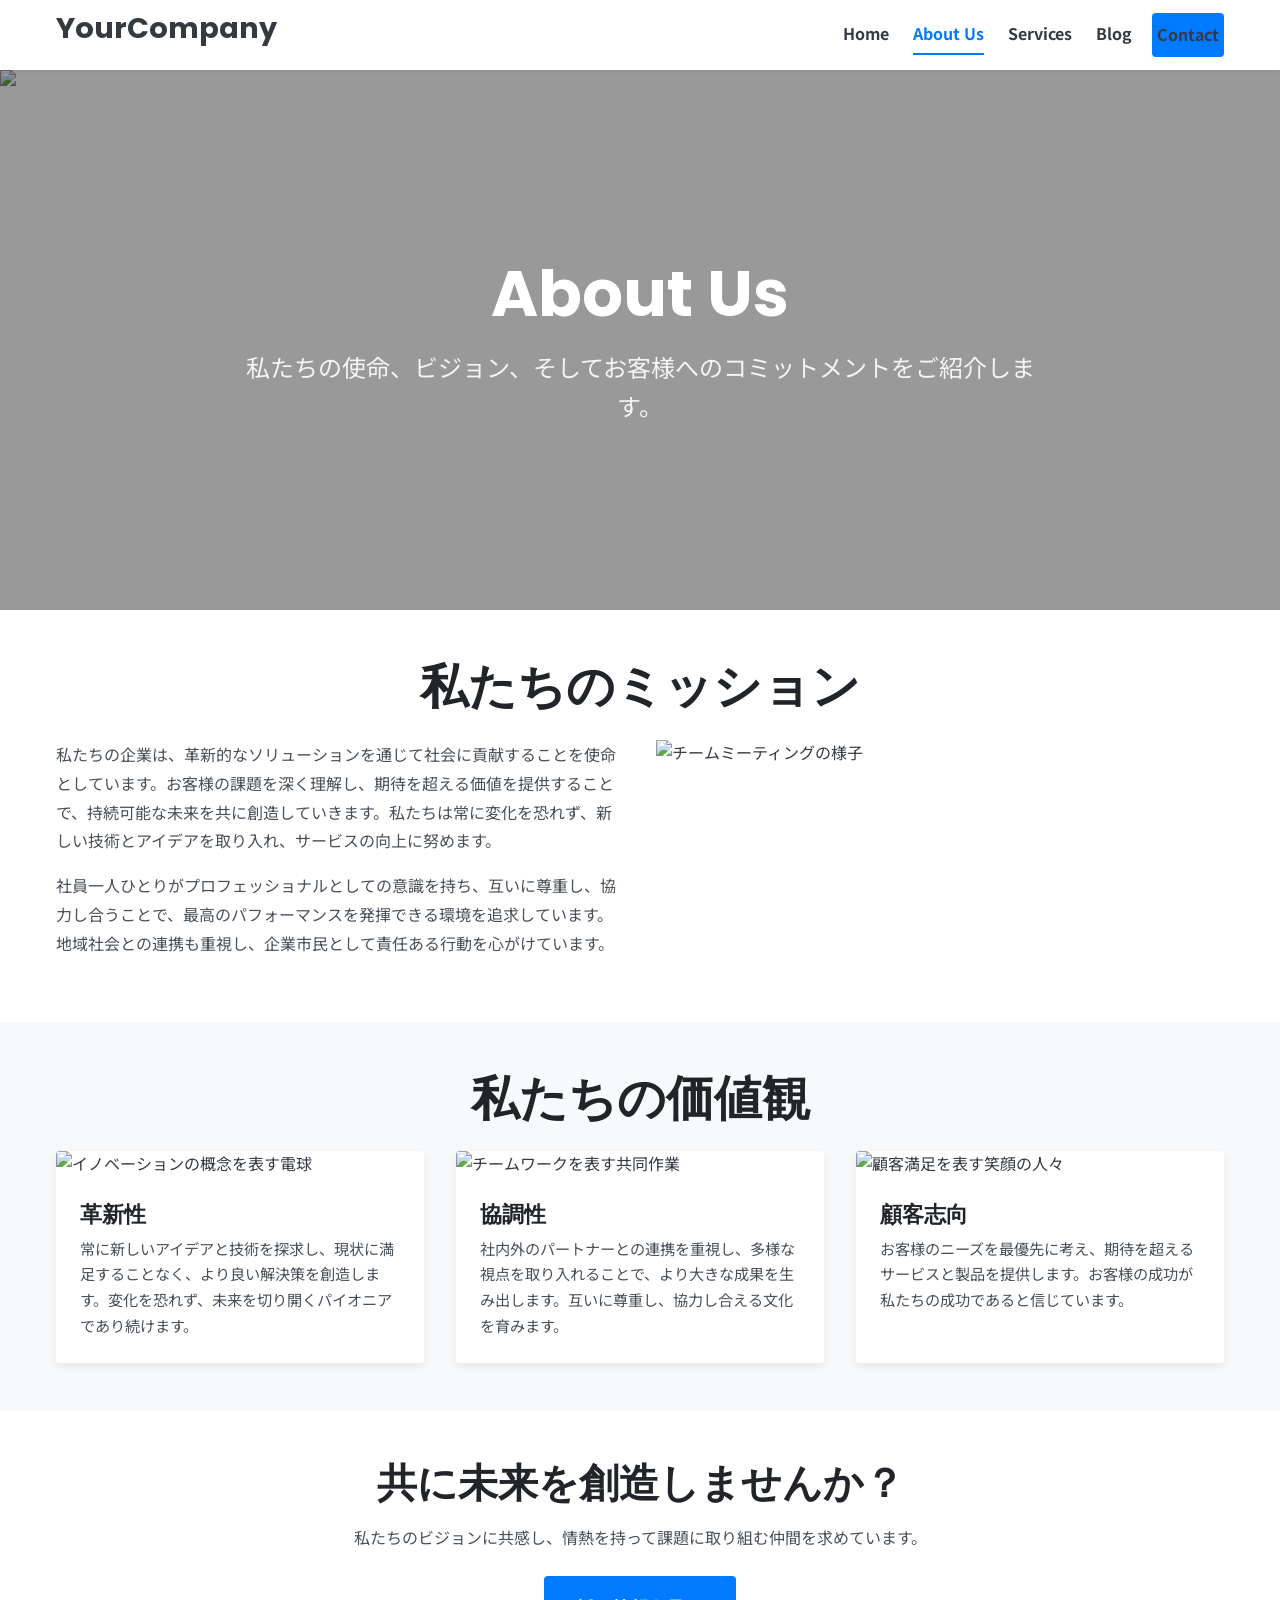
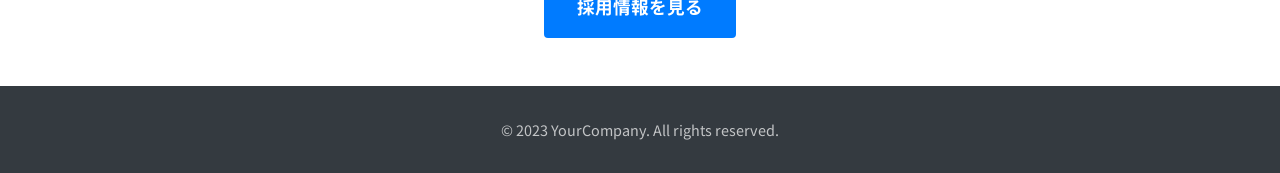
==== about-us.html @ 4ac6fcae "3rd" ====
<!DOCTYPE html>
<html lang="ja">

<head>
    <meta charset="UTF-8">
    <meta name="viewport" content="width=device-width, initial-scale=1.0">
    <title>About Us - 企業サイト</title>
    <meta name="description" content="私たちの企業理念、ミッション、そして価値観についてご紹介します。">
    <link rel="stylesheet" href="style.css">
    <link rel="preconnect" href="https://fonts.googleapis.com">
    <link rel="preconnect" href="https://fonts.gstatic.com" crossorigin>
    <link
        href="https://fonts.googleapis.com/css2?family=Noto+Sans+JP:wght@400;700&family=Poppins:wght@400;700&display=swap"
        rel="stylesheet">
</head>

<body>
    <header class="l-header">
        <div class="l-header__inner l-container">
            <h1 class="l-header__logo">
                <a href="index.html">YourCompany</a>
            </h1>
            <nav class="l-header__nav c-nav">
                <ul class="c-nav__list">
                    <li class="c-nav__item"><a href="index.html" class="c-nav__link">Home</a></li>
                    <li class="c-nav__item"><a href="about.html" class="c-nav__link is-current">About Us</a></li>
                    <li class="c-nav__item"><a href="#" class="c-nav__link">Services</a></li>
                    <li class="c-nav__item"><a href="#" class="c-nav__link">Blog</a></li>
                    <li class="c-nav__item"><a href="#" class="c-nav__link c-button c-button--primary">Contact</a></li>
                </ul>
            </nav>
            <button class="c-hamburger" aria-label="メニューを開く">
                <span></span>
                <span></span>
                <span></span>
            </button>
        </div>
    </header>

    <main>
        <section class="p-hero">
            <img data-keyword="modern office building,cityscape,japanese" alt="企業ビルと都市の風景">
            <div class="p-hero__content">
                <h2 class="p-hero__title">About Us</h2>
                <p class="p-hero__text">私たちの使命、ビジョン、そしてお客様へのコミットメントをご紹介します。</p>
            </div>
        </section>

        <section class="l-section">
            <div class="l-container">
                <h2 class="c-heading c-heading--primary u-text-center u-mb-lg">私たちのミッション</h2>
                <div class="l-grid l-grid--2col">
                    <div>
                        <p class="c-text u-mb-md">
                            私たちの企業は、革新的なソリューションを通じて社会に貢献することを使命としています。お客様の課題を深く理解し、期待を超える価値を提供することで、持続可能な未来を共に創造していきます。私たちは常に変化を恐れず、新しい技術とアイデアを取り入れ、サービスの向上に努めます。
                        </p>
                        <p class="c-text">
                            社員一人ひとりがプロフェッショナルとしての意識を持ち、互いに尊重し、協力し合うことで、最高のパフォーマンスを発揮できる環境を追求しています。地域社会との連携も重視し、企業市民として責任ある行動を心がけています。
                        </p>
                    </div>
                    <div>
                        <img data-keyword="business meeting,team discussion,japanese" alt="チームミーティングの様子">
                    </div>
                </div>
            </div>
        </section>

        <section class="l-section l-section--gray">
            <div class="l-container">
                <h2 class="c-heading c-heading--primary u-text-center u-mb-lg">私たちの価値観</h2>
                <div class="l-grid l-grid--3col">
                    <div class="c-card">
                        <img data-keyword="innovation concept,lightbulb,japanese" alt="イノベーションの概念を表す電球">
                        <div class="c-card__content">
                            <h3 class="c-card__title">革新性</h3>
                            <p class="c-card__text">
                                常に新しいアイデアと技術を探求し、現状に満足することなく、より良い解決策を創造します。変化を恐れず、未来を切り開くパイオニアであり続けます。
                            </p>
                        </div>
                    </div>
                    <div class="c-card">
                        <img data-keyword="collaboration,teamwork,japanese" alt="チームワークを表す共同作業">
                        <div class="c-card__content">
                            <h3 class="c-card__title">協調性</h3>
                            <p class="c-card__text">
                                社内外のパートナーとの連携を重視し、多様な視点を取り入れることで、より大きな成果を生み出します。互いに尊重し、協力し合える文化を育みます。
                            </p>
                        </div>
                    </div>
                    <div class="c-card">
                        <img data-keyword="customer satisfaction,smiling person,japanese" alt="顧客満足を表す笑顔の人々">
                        <div class="c-card__content">
                            <h3 class="c-card__title">顧客志向</h3>
                            <p class="c-card__text">
                                お客様のニーズを最優先に考え、期待を超えるサービスと製品を提供します。お客様の成功が私たちの成功であると信じています。
                            </p>
                        </div>
                    </div>
                </div>
            </div>
        </section>

        <section class="l-section">
            <div class="l-container u-text-center">
                <h2 class="c-heading c-heading--secondary u-mb-md">共に未来を創造しませんか？</h2>
                <p class="c-text u-mb-lg">
                    私たちのビジョンに共感し、情熱を持って課題に取り組む仲間を求めています。
                </p>
                <a href="#" class="c-button c-button--primary c-button--large">採用情報を見る</a>
            </div>
        </section>
    </main>

    <footer class="l-footer">
        <div class="l-footer__inner l-container">
            <p class="l-footer__copyright">&copy; 2023 YourCompany. All rights reserved.</p>
        </div>
    </footer>

    <script src="script.js"></script>
</body>

</html>
---- style.css ----
/*
 * デザイントークンの定義
 * JSON値をCSSカスタムプロパティとして定義
 */
:root {
    /* Colors */
    --color-primary-blue: #0047AB;
    --color-secondary-cyan: #00C4CC;
    --color-accent-orange: #FF6B00;
    --color-gradient-start: #00C4CC;
    --color-gradient-end: #FF6B00;

    --color-text-dark: #2C3E50;
    --color-text-sub: #6C757D;
    --color-text-white: #FFFFFF;

    --color-bg-white: #FFFFFF;
    --color-bg-light-gray: #F8F9FA;

    --color-border-medium-gray: #E0E0E0;

    /* Fonts */
    --font-family-heading: 'Inter', 'Noto Sans JP', sans-serif;
    --font-family-body: 'Inter', 'Noto Sans JP', sans-serif;

    --font-weight-regular: 400;
    --font-weight-semi-bold: 600;
    --font-weight-bold: 700;

    --font-size-h1: clamp(3rem, 5vw, 4rem);
    /* 48px - 64px */
    --font-size-h2: clamp(2.25rem, 4vw, 3rem);
    /* 36px - 48px */
    --font-size-h3: clamp(1.75rem, 3vw, 2.25rem);
    /* 28px - 36px */
    --font-size-h4: 1.5rem;
    /* 24px */
    --font-size-h5: 1.25rem;
    /* 20px */
    --font-size-h6: 1.125rem;
    /* 18px */
    --font-size-body: 1rem;
    /* 16px */
    --font-size-body-lg: 1.125rem;
    /* 18px */
    --font-size-caption: 0.875rem;
    /* 14px */

    --line-height-heading: 1.6;
    --line-height-body: 1.8;

    /* Spacing */
    --space-section-pc: 120px 0;
    --space-section-sp: 60px 0;
    --space-content-gap: 30px;
    --max-width-content: 1200px;

    /* Breakpoints */
    --breakpoint-desktop: 1024px;
    --breakpoint-tablet: 768px;
    --breakpoint-mobile: 480px;

    /* Border Radius */
    --border-radius-default: 8px;
    --border-radius-large: 12px;
    --border-radius-full: 50%;

    /* Shadows */
    --shadow-default: 0 4px 12px rgba(0, 0, 0, 0.08);
    --shadow-hover: 0 8px 20px rgba(0, 0, 0, 0.12);

    /* Transitions */
    --transition-default: all 0.3s ease;
}

/*
 * General / Reset Styles
 */
*,
*::before,
*::after {
    box-sizing: border-box;
    margin: 0;
    padding: 0;
}

body {
    font-family: var(--font-family-body);
    font-weight: var(--font-weight-regular);
    color: var(--color-text-dark);
    line-height: var(--line-height-body);
    background-color: var(--color-bg-white);
    -webkit-font-smoothing: antialiased;
    -moz-osx-font-smoothing: grayscale;
}

/* メニューが開いているときにスクロールを固定 */
body.is-open {
    overflow: hidden;
}

a {
    color: inherit;
    text-decoration: none;
    transition: var(--transition-default);
}

a:hover {
    opacity: 0.8;
}

img {
    max-width: 100%;
    height: auto;
    display: block;
}

ul {
    list-style: none;
}

/*
 * Layout Components (l-)
 */
.l-container {
    max-width: var(--max-width-content);
    margin: 0 auto;
    padding: 0 20px;
    /* 左右の余白 */
}

.l-section {
    padding: var(--space-section-pc);
}

.l-header {
    position: fixed;
    top: 0;
    left: 0;
    width: 100%;
    background-color: var(--color-bg-white);
    box-shadow: var(--shadow-default);
    z-index: 1000;
    padding: 15px 0;
}

.l-header__inner {
    display: flex;
    justify-content: space-between;
    align-items: center;
}

.l-global-nav__list {
    display: flex;
    gap: 30px;
    align-items: center;
}

.l-global-nav__item a {
    font-size: var(--font-size-body);
    font-weight: var(--font-weight-semi-bold);
    color: var(--color-text-dark);
    padding: 5px 0;
    position: relative;
}

.l-global-nav__item a::after {
    content: '';
    position: absolute;
    left: 0;
    bottom: 0;
    width: 0;
    height: 2px;
    background-color: var(--color-secondary-cyan);
    transition: var(--transition-default);
}

.l-global-nav__item a:hover::after {
    width: 100%;
}

.l-footer {
    background-color: var(--color-text-dark);
    color: var(--color-text-white);
    padding: var(--space-section-pc);
}

.l-footer__top {
    display: flex;
    justify-content: space-between;
    padding-bottom: var(--space-content-gap);
    margin-bottom: var(--space-content-gap);
    border-bottom: 1px solid rgba(255, 255, 255, 0.1);
    flex-wrap: wrap;
    gap: var(--space-content-gap);
}

.l-footer__brand {
    flex-basis: 300px;
}

.l-footer__address,
.l-footer__tel {
    font-size: var(--font-size-caption);
    margin-top: 10px;
    color: var(--color-text-white);
    opacity: 0.8;
}

.l-footer-nav__list {
    display: flex;
    flex-wrap: wrap;
    gap: 20px 40px;
}

.l-footer-nav__item a {
    font-size: var(--font-size-body);
    color: var(--color-text-white);
    opacity: 0.9;
}

.l-footer-nav__item a:hover {
    opacity: 1;
    color: var(--color-secondary-cyan);
}

.l-footer__bottom {
    text-align: center;
    padding-top: var(--space-content-gap);
}

.l-footer__copyright {
    font-size: var(--font-size-caption);
    color: var(--color-text-white);
    opacity: 0.7;
}

/*
 * Common Components (c-)
 */
.c-logo {
    font-family: var(--font-family-heading);
    font-size: var(--font-size-h5);
    font-weight: var(--font-weight-bold);
    color: var(--color-primary-blue);
}

.c-logo a {
    color: inherit;
    text-decoration: none;
}

.c-logo--footer {
    color: var(--color-text-white);
}

.c-btn {
    display: inline-flex;
    align-items: center;
    justify-content: center;
    padding: 15px 30px;
    border-radius: var(--border-radius-default);
    font-size: var(--font-size-body);
    font-weight: var(--font-weight-semi-bold);
    text-align: center;
    white-space: nowrap;
    cursor: pointer;
    transition: var(--transition-default);
    box-shadow: var(--shadow-default);
    border: none;
}

.c-btn--primary {
    background-color: var(--color-primary-blue);
    color: var(--color-text-white);
}

.c-btn--primary:hover {
    background-color: #003a93;
    /* darken(var(--color-primary-blue), 10%) を固定値に */
    box-shadow: var(--shadow-hover);
    transform: translateY(-2px);
}

.c-btn--secondary {
    background-color: var(--color-accent-orange);
    color: var(--color-text-white);
}

.c-btn--secondary:hover {
    background-color: #e65f00;
    /* darken(var(--color-accent-orange), 10%) を固定値に */
    box-shadow: var(--shadow-hover);
    transform: translateY(-2px);
}

.c-section-heading {
    font-family: var(--font-family-heading);
    font-size: var(--font-size-h2);
    font-weight: var(--font-weight-bold);
    color: var(--color-text-dark);
    text-align: center;
    margin-bottom: var(--space-content-gap);
    line-height: var(--line-height-heading);
}

.c-section-heading__sub {
    display: block;
    font-size: var(--font-size-h5);
    font-weight: var(--font-weight-semi-bold);
    color: var(--color-text-sub);
    margin-top: 10px;
}

/*
 * Hamburger Button
 */
.hamburger-button {
    display: none;
    /* デフォルトは非表示 */
    flex-direction: column;
    justify-content: space-between;
    width: 30px;
    height: 20px;
    cursor: pointer;
    position: relative;
    z-index: 1001;
    /* ナビゲーションより手前に */
}

.hamburger-button span {
    display: block;
    height: 2px;
    width: 100%;
    background-color: var(--color-text-dark);
    border-radius: 2px;
    transition: all 0.3s ease;
}

.hamburger-button.is-open span:nth-child(1) {
    transform: translateY(9px) rotate(45deg);
}

.hamburger-button.is-open span:nth-child(2) {
    opacity: 0;
}

.hamburger-button.is-open span:nth-child(3) {
    transform: translateY(-9px) rotate(-45deg);
}

/*
 * Marquee Animation
 */
@keyframes marqueeAnimation {
    0% {
        transform: translateX(0);
    }

    100% {
        transform: translateX(-50%);
    }
}

.c-marquee {
    background: linear-gradient(45deg, var(--color-gradient-start), var(--color-gradient-end));
    padding: 20px 0;
    overflow: hidden;
    position: relative;
    width: 100vw;
    /* 全幅レイアウト */
    margin-left: calc(50% - 50vw);
    /* 全幅レイアウト */
}

.c-marquee__text {
    white-space: nowrap;
    font-family: var(--font-family-heading);
    font-size: clamp(2rem, 5vw, 4rem);
    /* デザイナー指定のフォントサイズ */
    font-weight: var(--font-weight-bold);
    color: var(--color-text-white);
    display: inline-block;
    animation: marqueeAnimation 30s linear infinite;
    padding-right: 50px;
    /* テキスト間の隙間 */
}

.c-marquee--footer {
    background: var(--color-text-dark);
    padding: 15px 0;
}

.c-marquee--footer .c-marquee__text {
    font-size: var(--font-size-h6);
    font-weight: var(--font-weight-regular);
    color: var(--color-text-white);
    animation: marqueeAnimation 60s linear infinite;
    /* Footerは少しゆっくり */
    opacity: 0.7;
}

/*
 * Page Specific Styles (p-)
 */
.p-hero {
    position: relative;
    height: 100vh;
    display: flex;
    align-items: center;
    justify-content: center;
    overflow: hidden;
    color: var(--color-text-white);
    text-align: center;
}

.p-hero__background {
    position: absolute;
    top: 0;
    left: 0;
    width: 100vw;
    /* 全幅レイアウト */
    margin-left: calc(50% - 50vw);
    /* 全幅レイアウト */
    height: 100%;
    z-index: -1;
}

.p-hero__background img {
    width: 100%;
    height: 100%;
    object-fit: cover;
    filter: brightness(0.6);
    /* 背景画像を暗くしてテキストの視認性を高める */
}

.p-hero__inner {
    position: relative;
    z-index: 1;
    max-width: 900px;
    padding: 0 20px;
}

.p-hero__heading {
    font-family: var(--font-family-heading);
    font-size: var(--font-size-h1);
    font-weight: var(--font-weight-bold);
    line-height: var(--line-height-heading);
    margin-bottom: var(--space-content-gap);
}

.p-hero__text {
    font-size: var(--font-size-body-lg);
    margin-bottom: var(--space-content-gap);
    opacity: 0.9;
}

.p-hero__actions {
    display: flex;
    gap: 20px;
    justify-content: center;
    flex-wrap: wrap;
}

.p-about__content {
    display: flex;
    gap: var(--space-content-gap);
    align-items: center;
}

.p-about__image,
.p-about__text-block {
    flex: 1;
}

.p-about__image img {
    border-radius: var(--border-radius-large);
    box-shadow: var(--shadow-default);
}

.p-about__title {
    font-family: var(--font-family-heading);
    font-size: var(--font-size-h3);
    font-weight: var(--font-weight-bold);
    line-height: var(--line-height-heading);
    margin-bottom: 20px;
}

.p-about__description {
    font-size: var(--font-size-body);
    margin-bottom: 15px;
}

.p-why-choose-us {
    background-color: var(--color-bg-light-gray);
}

.p-why-choose-us__list {
    display: grid;
    grid-template-columns: repeat(auto-fit, minmax(300px, 1fr));
    gap: var(--space-content-gap);
}

.p-why-choose-us__item {
    background-color: var(--color-bg-white);
    border-radius: var(--border-radius-large);
    box-shadow: var(--shadow-default);
    padding: var(--space-content-gap);
    text-align: center;
    transition: var(--transition-default);
}

.p-why-choose-us__item:hover {
    box-shadow: var(--shadow-hover);
    transform: translateY(-5px);
}

.p-why-choose-us__image {
    width: 100%;
    height: 200px;
    /* 固定高さ */
    overflow: hidden;
    border-radius: var(--border-radius-default);
    margin-bottom: 20px;
}

.p-why-choose-us__image img {
    width: 100%;
    height: 100%;
    object-fit: cover;
}

.p-why-choose-us__title {
    font-family: var(--font-family-heading);
    font-size: var(--font-size-h4);
    font-weight: var(--font-weight-semi-bold);
    margin-bottom: 10px;
    color: var(--color-primary-blue);
}

.p-why-choose-us__description {
    font-size: var(--font-size-body);
    color: var(--color-text-sub);
}

.p-our-business__list {
    display: grid;
    grid-template-columns: repeat(auto-fit, minmax(300px, 1fr));
    gap: var(--space-content-gap);
}

.p-our-business__item {
    background-color: var(--color-bg-white);
    border-radius: var(--border-radius-large);
    box-shadow: var(--shadow-default);
    transition: var(--transition-default);
    overflow: hidden;
}

.p-our-business__item:hover {
    box-shadow: var(--shadow-hover);
    transform: translateY(-5px);
}

.p-our-business__image {
    width: 100%;
    height: 250px;
    /* 固定高さ */
    overflow: hidden;
}

.p-our-business__image img {
    width: 100%;
    height: 100%;
    object-fit: cover;
    transition: var(--transition-default);
}

.p-our-business__item:hover .p-our-business__image img {
    transform: scale(1.05);
}

.p-our-business__title {
    font-family: var(--font-family-heading);
    font-size: var(--font-size-h4);
    font-weight: var(--font-weight-semi-bold);
    padding: 20px var(--space-content-gap) 10px;
    color: var(--color-primary-blue);
}

.p-our-business__description {
    font-size: var(--font-size-body);
    color: var(--color-text-sub);
    padding: 0 var(--space-content-gap) var(--space-content-gap);
}

.p-voice {
    background-color: var(--color-bg-light-gray);
}

.p-voice__list {
    display: grid;
    grid-template-columns: repeat(auto-fit, minmax(280px, 1fr));
    gap: var(--space-content-gap);
}

.p-voice__item {
    background-color: var(--color-bg-white);
    border-radius: var(--border-radius-large);
    box-shadow: var(--shadow-default);
    padding: var(--space-content-gap);
    text-align: center;
    transition: var(--transition-default);
}

.p-voice__item:hover {
    box-shadow: var(--shadow-hover);
    transform: translateY(-5px);
}

.p-voice__image {
    width: 120px;
    height: 120px;
    border-radius: var(--border-radius-full);
    overflow: hidden;
    margin: 0 auto 20px;
    border: 4px solid var(--color-secondary-cyan);
}

.p-voice__image img {
    width: 100%;
    height: 100%;
    object-fit: cover;
}

.p-voice__name {
    font-family: var(--font-family-heading);
    font-size: var(--font-size-h5);
    font-weight: var(--font-weight-semi-bold);
    margin-bottom: 5px;
    color: var(--color-primary-blue);
}

.p-voice__position {
    font-size: var(--font-size-caption);
    color: var(--color-text-sub);
    font-weight: var(--font-weight-regular);
}

.p-voice__comment {
    font-size: var(--font-size-body);
    color: var(--color-text-dark);
    margin-top: 15px;
    font-style: italic;
}

.p-recruit__text,
.p-contact__text {
    font-size: var(--font-size-body-lg);
    text-align: center;
    margin-bottom: var(--space-content-gap);
    max-width: 800px;
    margin-left: auto;
    margin-right: auto;
}

.p-recruit__image,
.p-contact__image {
    max-width: 900px;
    margin: 0 auto var(--space-content-gap);
    border-radius: var(--border-radius-large);
    overflow: hidden;
    box-shadow: var(--shadow-default);
}

.p-recruit__actions,
.p-contact__actions {
    display: flex;
    gap: 20px;
    justify-content: center;
    flex-wrap: wrap;
    margin-top: var(--space-content-gap);
}

/*
 * Media Queries for Responsive Design
 */
@media (max-width: var(--breakpoint-desktop)) {
    .l-global-nav__list {
        gap: 20px;
    }
}

@media (max-width: var(--breakpoint-tablet)) {
    .l-section {
        padding: var(--space-section-sp);
    }

    .l-header {
        padding: 10px 0;
    }

    .l-header__inner {
        /* flex-direction: column; */
        /* ハンバーガーメニュー導入により不要 */
        gap: 15px;
    }

    .l-global-nav {
        position: fixed;
        top: 0;
        left: -100%;
        /* 画面外に隠す */
        width: 100%;
        height: 100vh;
        background-color: rgba(255, 255, 255, 0.95);
        display: flex;
        align-items: center;
        justify-content: center;
        transition: left 0.3s ease;
        z-index: 999;
    }

    .l-global-nav.is-open {
        left: 0;
        /* 画面内に表示 */
    }

    .l-global-nav__list {
        flex-direction: column;
        gap: 25px;
        width: 100%;
        padding: 100px 0;
        /* ヘッダーと被らないように調整 */
    }

    .l-global-nav__item a {
        font-size: var(--font-size-h4);
        font-weight: var(--font-weight-bold);
        text-align: center;
        display: block;
        padding: 10px 0;
    }

    .l-global-nav__item a::after {
        left: 50%;
        transform: translateX(-50%);
    }

    .l-global-nav__item a:hover::after {
        width: 60%;
    }

    .l-global-nav__item--cta {
        margin-top: 20px;
    }

    .c-logo {
        font-size: var(--font-size-h4);
    }

    .hamburger-button {
        display: flex;
        /* タブレット以下で表示 */
    }

    .p-hero {
        height: auto;
        min-height: 80vh;
        padding: var(--space-section-sp) 0;
    }

    .p-hero__heading {
        font-size: var(--font-size-h2);
    }

    .p-hero__text {
        font-size: var(--font-size-body);
    }

    .p-hero__actions {
        flex-direction: column;
        gap: 15px;
    }

    .c-btn {
        width: 100%;
        max-width: 300px;
    }

    .c-section-heading {
        font-size: var(--font-size-h3);
        margin-bottom: 25px;
    }

    .c-section-heading__sub {
        font-size: var(--font-size-h6);
    }

    .c-marquee {
        padding: 15px 0;
    }

    .c-marquee__text {
        font-size: clamp(1.5rem, 4vw, 2.5rem);
        animation-duration: 20s;
    }

    .c-marquee--footer .c-marquee__text {
        font-size: var(--font-size-caption);
        animation-duration: 40s;
    }

    .p-about__content {
        flex-direction: column;
        text-align: center;
    }

    .p-about__image {
        margin-bottom: var(--space-content-gap);
    }

    .p-about__title {
        font-size: var(--font-size-h4);
    }

    .p-why-choose-us__list,
    .p-our-business__list,
    .p-voice__list {
        grid-template-columns: 1fr;
    }

    .p-why-choose-us__image,
    .p-our-business__image {
        height: 180px;
    }

    .l-footer {
        padding: var(--space-section-sp);
    }

    .l-footer__top {
        flex-direction: column;
        align-items: center;
        text-align: center;
    }

    .l-footer-nav__list {
        justify-content: center;
        margin-top: var(--space-content-gap);
    }
}

@media (max-width: var(--breakpoint-mobile)) {
    .l-container {
        padding: 0 15px;
    }

    /* ハンバーガーメニューはタブレット以下で共通のスタイルなので調整不要 */
    /* .l-global-nav__list {
        gap: 10px 20px;
    }

    .l-global-nav__item a {
        font-size: var(--font-size-caption);
    } */

    .c-btn {
        padding: 12px 20px;
        font-size: var(--font-size-body);
    }

    .p-hero__heading {
        font-size: var(--font-size-h2);
    }

    .p-hero__text {
        font-size: var(--font-size-body);
    }

    .c-marquee__text {
        font-size: clamp(1.25rem, 3vw, 2rem);
    }

    .p-about__title {
        font-size: var(--font-size-h5);
    }

    .p-why-choose-us__title,
    .p-our-business__title {
        font-size: var(--font-size-h5);
    }

    .p-voice__name {
        font-size: var(--font-size-h6);
    }

    .p-recruit__text,
    .p-contact__text {
        font-size: var(--font-size-body);
    }

    .l-footer-nav__list {
        gap: 15px 25px;
    }
}

/*
 * FLOCSS - Architecture for CSS
 *
 * This CSS is structured following the FLOCSS methodology:
 * Foundational, Layout, Object (Component, Project, Utility).
 *
 * Foundational: Base styles, resets, typography defaults.
 * Layout: Major page sections (header, footer, main, container).
 * Object: Reusable UI patterns.
 *   Component: Independent, reusable UI elements (buttons, cards).
 *   Project: Specific UI patterns tied to a project or page section (hero, feature list).
 *   Utility: Single-purpose, often atomic classes (spacing, text alignment).
 */

/* Foundational */
:root {
    --color-primary: #007bff;
    --color-secondary: #6c757d;
    --color-success: #28a745;
    --color-info: #17a2b8;
    --color-warning: #ffc107;
    --color-danger: #dc3545;
    --color-light: #f8f9fa;
    --color-dark: #343a40;
    --color-white: #fff;
    --color-gray-100: #f8f9fa;
    --color-gray-200: #e9ecef;
    --color-gray-300: #dee2e6;
    --color-gray-400: #ced4da;
    --color-gray-500: #adb5bd;
    --color-gray-600: #6c757d;
    --color-gray-700: #495057;
    --color-gray-800: #343a40;
    --color-gray-900: #212529;

    --font-family-base: 'Noto Sans JP', sans-serif;
    --font-family-heading: 'Poppins', sans-serif;

    --spacing-xs: 0.25rem;
    /* 4px */
    --spacing-sm: 0.5rem;
    /* 8px */
    --spacing-md: 1rem;
    /* 16px */
    --spacing-lg: 1.5rem;
    /* 24px */
    --spacing-xl: 2rem;
    /* 32px */
    --spacing-xxl: 3rem;
    /* 48px */
    --spacing-xxxl: 4rem;
    /* 64px */

    --border-radius: 0.25rem;
    --transition-speed: 0.3s;
}

*,
*::before,
*::after {
    box-sizing: border-box;
}

html {
    scroll-behavior: smooth;
}

body {
    margin: 0;
    font-family: var(--font-family-base);
    line-height: 1.6;
    color: var(--color-gray-800);
    background-color: var(--color-white);
    -webkit-font-smoothing: antialiased;
    -moz-osx-font-smoothing: grayscale;
}

/* Accessibility: Hide content visually but keep for screen readers */
.sr-only {
    position: absolute;
    width: 1px;
    height: 1px;
    padding: 0;
    margin: -1px;
    overflow: hidden;
    clip: rect(0, 0, 0, 0);
    white-space: nowrap;
    border: 0;
}

a {
    color: var(--color-primary);
    text-decoration: none;
    transition: color var(--transition-speed) ease;
}

a:hover {
    color: #0056b3;
    /* Darker primary color, corrected from 'darken()' */
    text-decoration: underline;
}

img {
    max-width: 100%;
    height: auto;
    display: block;
}

h1,
h2,
h3,
h4,
h5,
h6 {
    font-family: var(--font-family-heading);
    margin-top: 0;
    margin-bottom: var(--spacing-md);
    line-height: 1.2;
    color: var(--color-gray-900);
}

p {
    margin-top: 0;
    margin-bottom: var(--spacing-md);
}

/* Layout */
.l-container {
    max-width: 1200px;
    margin-left: auto;
    margin-right: auto;
    padding-left: var(--spacing-md);
    padding-right: var(--spacing-md);
}

.l-section {
    padding-top: var(--spacing-xxl);
    padding-bottom: var(--spacing-xxl);
}

.l-section--gray {
    background-color: var(--color-gray-100);
}

.l-header {
    background-color: var(--color-white);
    box-shadow: 0 2px 4px rgba(0, 0, 0, 0.05);
    padding: var(--spacing-sm) 0;
    position: sticky;
    top: 0;
    z-index: 100;
}

.l-header__inner {
    display: flex;
    justify-content: space-between;
    align-items: center;
}

.l-header__logo a {
    font-family: var(--font-family-heading);
    font-size: 1.8rem;
    font-weight: 700;
    color: var(--color-dark);
    text-decoration: none;
}

.l-header__logo a:hover {
    color: var(--color-primary);
}

.l-footer {
    background-color: var(--color-dark);
    color: var(--color-light);
    padding: var(--spacing-xl) 0;
    text-align: center;
}

.l-footer__copyright {
    font-size: 0.9rem;
    margin-bottom: 0;
}

.l-grid {
    display: grid;
    gap: var(--spacing-xl);
}

.l-grid--2col {
    grid-template-columns: 1fr;
    /* Default for mobile */
}

@media (min-width: 768px) {
    .l-grid--2col {
        grid-template-columns: repeat(2, 1fr);
    }
}

.l-grid--3col {
    grid-template-columns: 1fr;
    /* Default for mobile */
}

@media (min-width: 768px) {
    .l-grid--3col {
        grid-template-columns: repeat(2, 1fr);
    }
}

@media (min-width: 1024px) {
    .l-grid--3col {
        grid-template-columns: repeat(3, 1fr);
    }
}


/* Object - Component */
.c-button {
    display: inline-flex;
    align-items: center;
    justify-content: center;
    padding: var(--spacing-sm) var(--spacing-lg);
    border-radius: var(--border-radius);
    font-weight: 700;
    text-decoration: none;
    transition: all var(--transition-speed) ease;
    border: 1px solid transparent;
    cursor: pointer;
    font-size: 1rem;
}

.c-button--primary {
    background-color: var(--color-primary);
    color: var(--color-white);
}

.c-button--primary:hover {
    background-color: #0056b3;
    /* Darker primary */
    color: var(--color-white);
    text-decoration: none;
}

.c-button--secondary {
    background-color: var(--color-secondary);
    color: var(--color-white);
}

.c-button--secondary:hover {
    background-color: #545b62;
    /* Darker secondary */
    color: var(--color-white);
    text-decoration: none;
}

.c-button--outline-primary {
    background-color: transparent;
    color: var(--color-primary);
    border-color: var(--color-primary);
}

.c-button--outline-primary:hover {
    background-color: var(--color-primary);
    color: var(--color-white);
    text-decoration: none;
}

.c-button--large {
    padding: var(--spacing-md) var(--spacing-xl);
    font-size: 1.1rem;
}

.c-nav {
    display: block;
    /* Default to block for mobile */
}

.c-nav__list {
    list-style: none;
    margin: 0;
    padding: 0;
    display: flex;
    gap: var(--spacing-md);
}

.c-nav__link {
    display: block;
    padding: var(--spacing-sm) var(--spacing-xs);
    color: var(--color-dark);
    font-weight: 700;
    text-decoration: none;
    position: relative;
}

.c-nav__link:hover,
.c-nav__link.is-current {
    color: var(--color-primary);
    text-decoration: none;
}

.c-nav__link.is-current::after {
    content: '';
    position: absolute;
    left: var(--spacing-xs);
    right: var(--spacing-xs);
    bottom: 0;
    height: 2px;
    background-color: var(--color-primary);
}

/* Hamburger menu styles */
.c-hamburger {
    display: none;
    /* Hidden by default on desktop */
    flex-direction: column;
    justify-content: space-between;
    width: 30px;
    height: 20px;
    background: none;
    border: none;
    cursor: pointer;
    padding: 0;
    z-index: 101;
    /* Ensure it's above other elements */
}

.c-hamburger span {
    display: block;
    width: 100%;
    height: 2px;
    background-color: var(--color-dark);
    transition: all var(--transition-speed) ease;
}

/* States for hamburger menu */
.c-hamburger.is-open span:nth-child(1) {
    transform: translateY(9px) rotate(45deg);
}

.c-hamburger.is-open span:nth-child(2) {
    opacity: 0;
}

.c-hamburger.is-open span:nth-child(3) {
    transform: translateY(-9px) rotate(-45deg);
}

/* Mobile navigation overlay */
@media (max-width: 767px) {
    .l-header__nav {
        position: fixed;
        top: 0;
        left: 0;
        width: 100%;
        height: 100%;
        background-color: var(--color-dark);
        opacity: 0;
        visibility: hidden;
        transition: opacity var(--transition-speed) ease, visibility var(--transition-speed) ease;
        display: flex;
        align-items: center;
        justify-content: center;
        z-index: 99;
    }

    .l-header__nav.is-open {
        opacity: 1;
        visibility: visible;
    }

    .c-nav__list {
        flex-direction: column;
        text-align: center;
        gap: var(--spacing-xl);
    }

    .c-nav__link {
        color: var(--color-white);
        font-size: 1.5rem;
        padding: var(--spacing-sm) 0;
    }

    .c-nav__link:hover,
    .c-nav__link.is-current {
        color: var(--color-primary);
    }

    .c-nav__link.is-current::after {
        left: 20%;
        right: 20%;
        background-color: var(--color-primary);
    }

    .c-hamburger {
        display: flex;
        /* Show hamburger on mobile */
    }

    /* Prevent body scroll when nav is open */
    body.is-open {
        overflow: hidden;
    }
}

.c-heading {
    font-family: var(--font-family-heading);
    margin-bottom: var(--spacing-lg);
    color: var(--color-gray-900);
}

.c-heading--primary {
    font-size: clamp(2rem, 5vw, 3rem);
    /* Responsive font size */
    font-weight: 700;
}

.c-heading--secondary {
    font-size: clamp(1.5rem, 4vw, 2.5rem);
    font-weight: 700;
}

.c-text {
    font-size: 1rem;
    line-height: 1.8;
    color: var(--color-gray-700);
}

.c-card {
    background-color: var(--color-white);
    border-radius: var(--border-radius);
    box-shadow: 0 4px 10px rgba(0, 0, 0, 0.08);
    overflow: hidden;
    display: flex;
    flex-direction: column;
    transition: transform var(--transition-speed) ease;
}

.c-card:hover {
    transform: translateY(-5px);
}

.c-card__img {
    width: 100%;
    height: 200px;
    object-fit: cover;
}

.c-card__content {
    padding: var(--spacing-lg);
    flex-grow: 1;
    display: flex;
    flex-direction: column;
}

.c-card__title {
    font-family: var(--font-family-heading);
    font-size: 1.4rem;
    font-weight: 700;
    margin-bottom: var(--spacing-sm);
    color: var(--color-gray-900);
}

.c-card__text {
    font-size: 0.95rem;
    line-height: 1.7;
    color: var(--color-gray-700);
    margin-bottom: 0;
}

/* Object - Project */
.p-hero {
    position: relative;
    height: 60vh;
    min-height: 300px;
    /* Minimum height for smaller screens */
    display: flex;
    align-items: center;
    justify-content: center;
    color: var(--color-white);
    text-align: center;
    overflow: hidden;
}

.p-hero::before {
    content: "";
    position: absolute;
    top: 0;
    left: 0;
    width: 100%;
    height: 100%;
    background-color: rgba(0, 0, 0, 0.4);
    /* Overlay for readability */
    z-index: 1;
}

.p-hero img {
    position: absolute;
    top: 0;
    left: 0;
    width: 100%;
    height: 100%;
    object-fit: cover;
    z-index: 0;
}

.p-hero__content {
    position: relative;
    z-index: 2;
    max-width: 900px;
    padding: var(--spacing-md);
}

.p-hero__title {
    font-size: clamp(2rem, 5vw, 4rem);
    margin-bottom: var(--spacing-md);
    color: var(--color-white);
}

.p-hero__text {
    font-size: clamp(1rem, 2vw, 1.5rem);
    max-width: 800px;
    margin: 0 auto;
    color: var(--color-white);
}


/* Object - Utility */
.u-text-center {
    text-align: center;
}

.u-mb-xs {
    margin-bottom: var(--spacing-xs);
}

.u-mb-sm {
    margin-bottom: var(--spacing-sm);
}

.u-mb-md {
    margin-bottom: var(--spacing-md);
}

.u-mb-lg {
    margin-bottom: var(--spacing-lg);
}

.u-mb-xl {
    margin-bottom: var(--spacing-xl);
}

.u-mb-xxl {
    margin-bottom: var(--spacing-xxl);
}

.u-mb-xxxl {
    margin-bottom: var(--spacing-xxxl);
}

.u-mt-xs {
    margin-top: var(--spacing-xs);
}

.u-mt-sm {
    margin-top: var(--spacing-sm);
}

.u-mt-md {
    margin-top: var(--spacing-md);
}

.u-mt-lg {
    margin-top: var(--spacing-lg);
}

.u-mt-xl {
    margin-top: var(--spacing-xl);
}

.u-mt-xxl {
    margin-top: var(--spacing-xxl);
}

.u-mt-xxxl {
    margin-top: var(--spacing-xxxl);
}
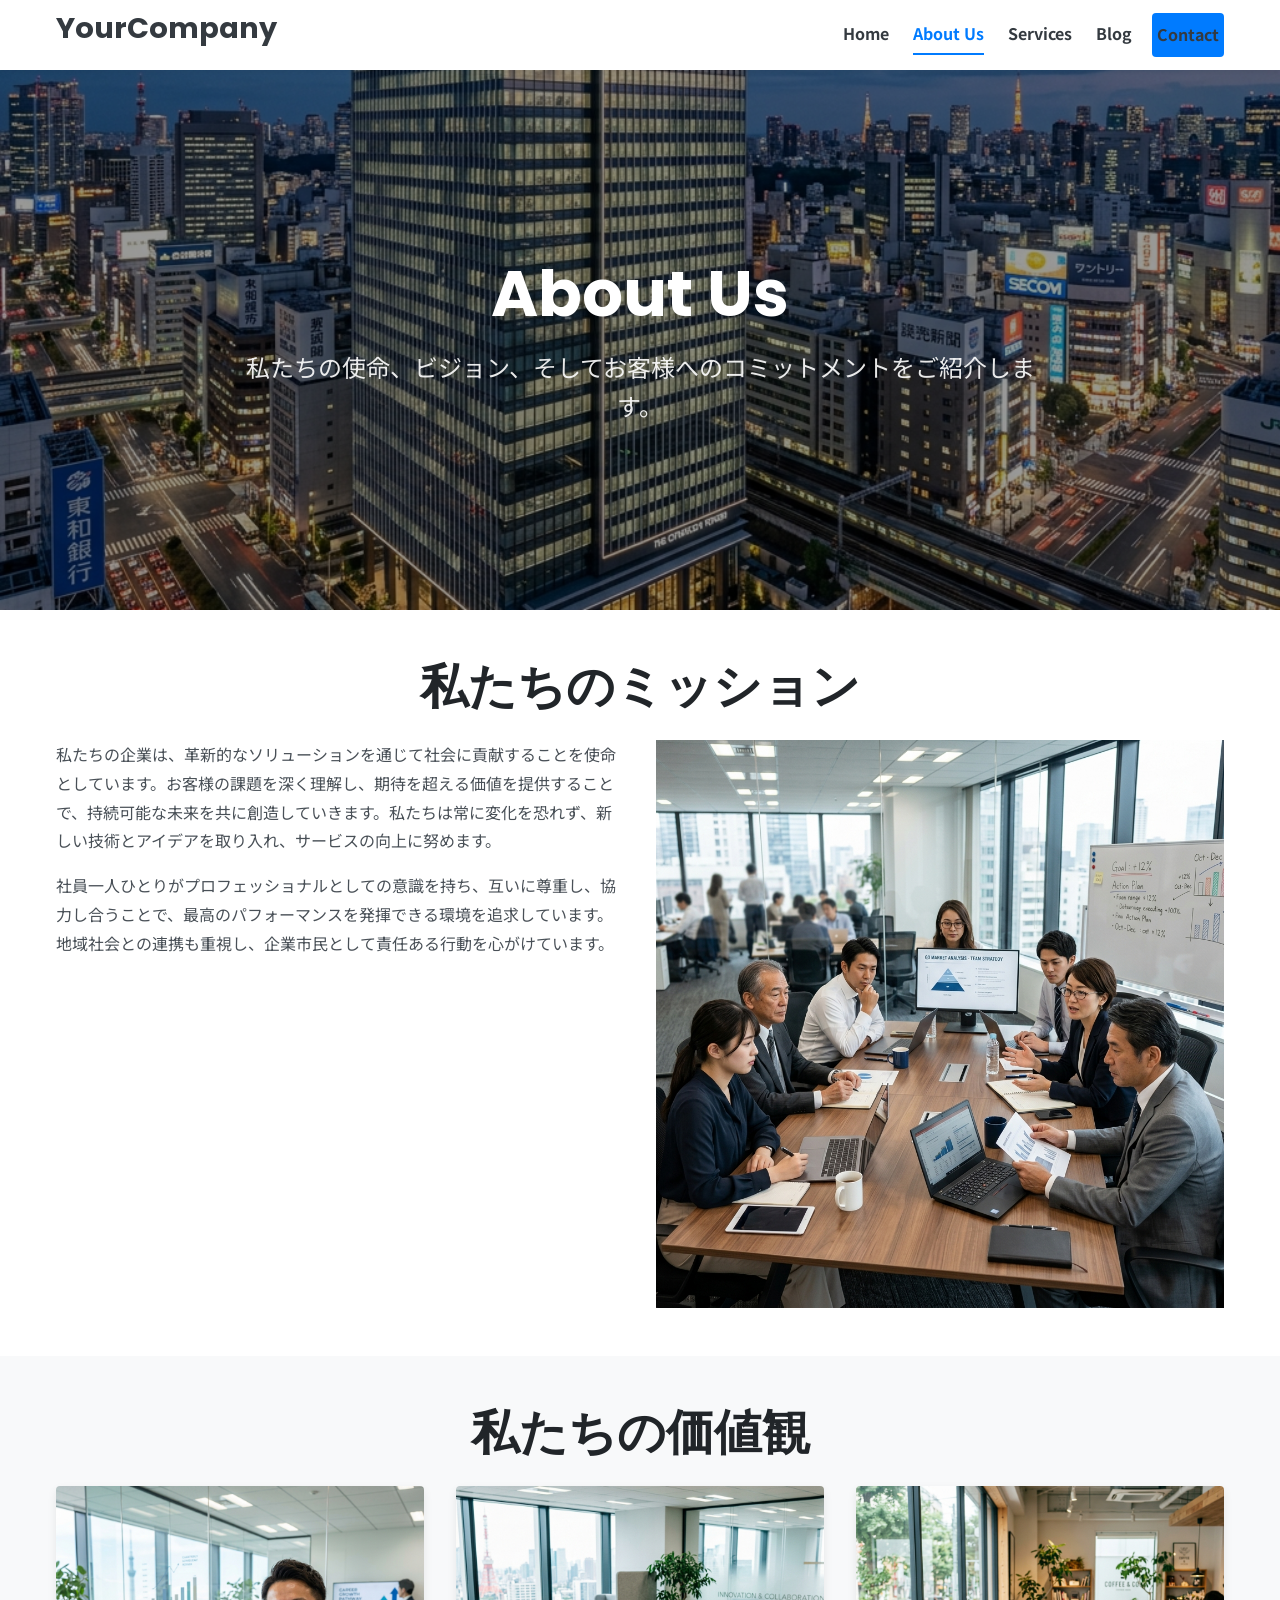
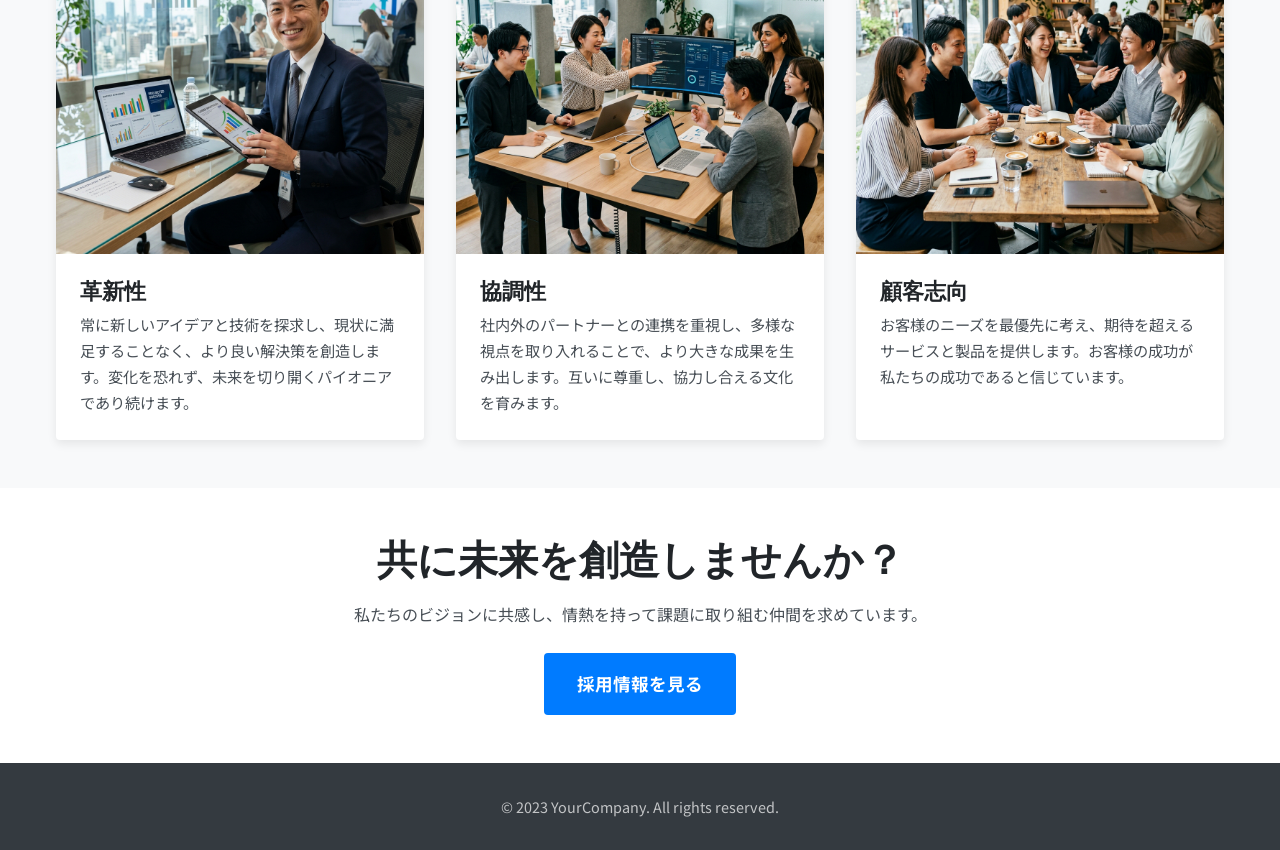
==== commit dc61c74d: "4th" ====
--- a/about-us.html
+++ b/about-us.html
@@ -39,7 +39,7 @@
 
     <main>
         <section class="p-hero">
-            <img data-keyword="modern office building,cityscape,japanese" alt="企業ビルと都市の風景">
+            <img src="images/hero_city.png" alt="企業ビルと都市の風景">
             <div class="p-hero__content">
                 <h2 class="p-hero__title">About Us</h2>
                 <p class="p-hero__text">私たちの使命、ビジョン、そしてお客様へのコミットメントをご紹介します。</p>
@@ -59,7 +59,7 @@
                         </p>
                     </div>
                     <div>
-                        <img data-keyword="business meeting,team discussion,japanese" alt="チームミーティングの様子">
+                        <img src="images/about_meeting.png" alt="チームミーティングの様子">
                     </div>
                 </div>
             </div>
@@ -70,7 +70,7 @@
                 <h2 class="c-heading c-heading--primary u-text-center u-mb-lg">私たちの価値観</h2>
                 <div class="l-grid l-grid--3col">
                     <div class="c-card">
-                        <img data-keyword="innovation concept,lightbulb,japanese" alt="イノベーションの概念を表す電球">
+                        <img src="images/value_innovation.png" alt="イノベーションの概念を表す電球">
                         <div class="c-card__content">
                             <h3 class="c-card__title">革新性</h3>
                             <p class="c-card__text">
@@ -79,7 +79,7 @@
                         </div>
                     </div>
                     <div class="c-card">
-                        <img data-keyword="collaboration,teamwork,japanese" alt="チームワークを表す共同作業">
+                        <img src="images/value_teamwork.png" alt="チームワークを表す共同作業">
                         <div class="c-card__content">
                             <h3 class="c-card__title">協調性</h3>
                             <p class="c-card__text">
@@ -88,7 +88,7 @@
                         </div>
                     </div>
                     <div class="c-card">
-                        <img data-keyword="customer satisfaction,smiling person,japanese" alt="顧客満足を表す笑顔の人々">
+                        <img src="images/value_customer.png" alt="顧客満足を表す笑顔の人々">
                         <div class="c-card__content">
                             <h3 class="c-card__title">顧客志向</h3>
                             <p class="c-card__text">
--- a/style.css
+++ b/style.css
@@ -906,7 +906,7 @@
 }
 
 /*
- * FLOCSS - Architecture for CSS
+ * FLOCSS-Architecture for CSS
  *
  * This CSS is structured following the FLOCSS methodology:
  * Foundational, Layout, Object (Component, Project, Utility).
@@ -1122,7 +1122,7 @@
 }
 
 
-/* Object - Component */
+/* Object-Component */
 .c-button {
     display: inline-flex;
     align-items: center;
@@ -1375,7 +1375,7 @@
     margin-bottom: 0;
 }
 
-/* Object - Project */
+/* Object-Project */
 .p-hero {
     position: relative;
     height: 60vh;
@@ -1432,7 +1432,7 @@
 }
 
 
-/* Object - Utility */
+/* Object-Utility */
 .u-text-center {
     text-align: center;
 }
